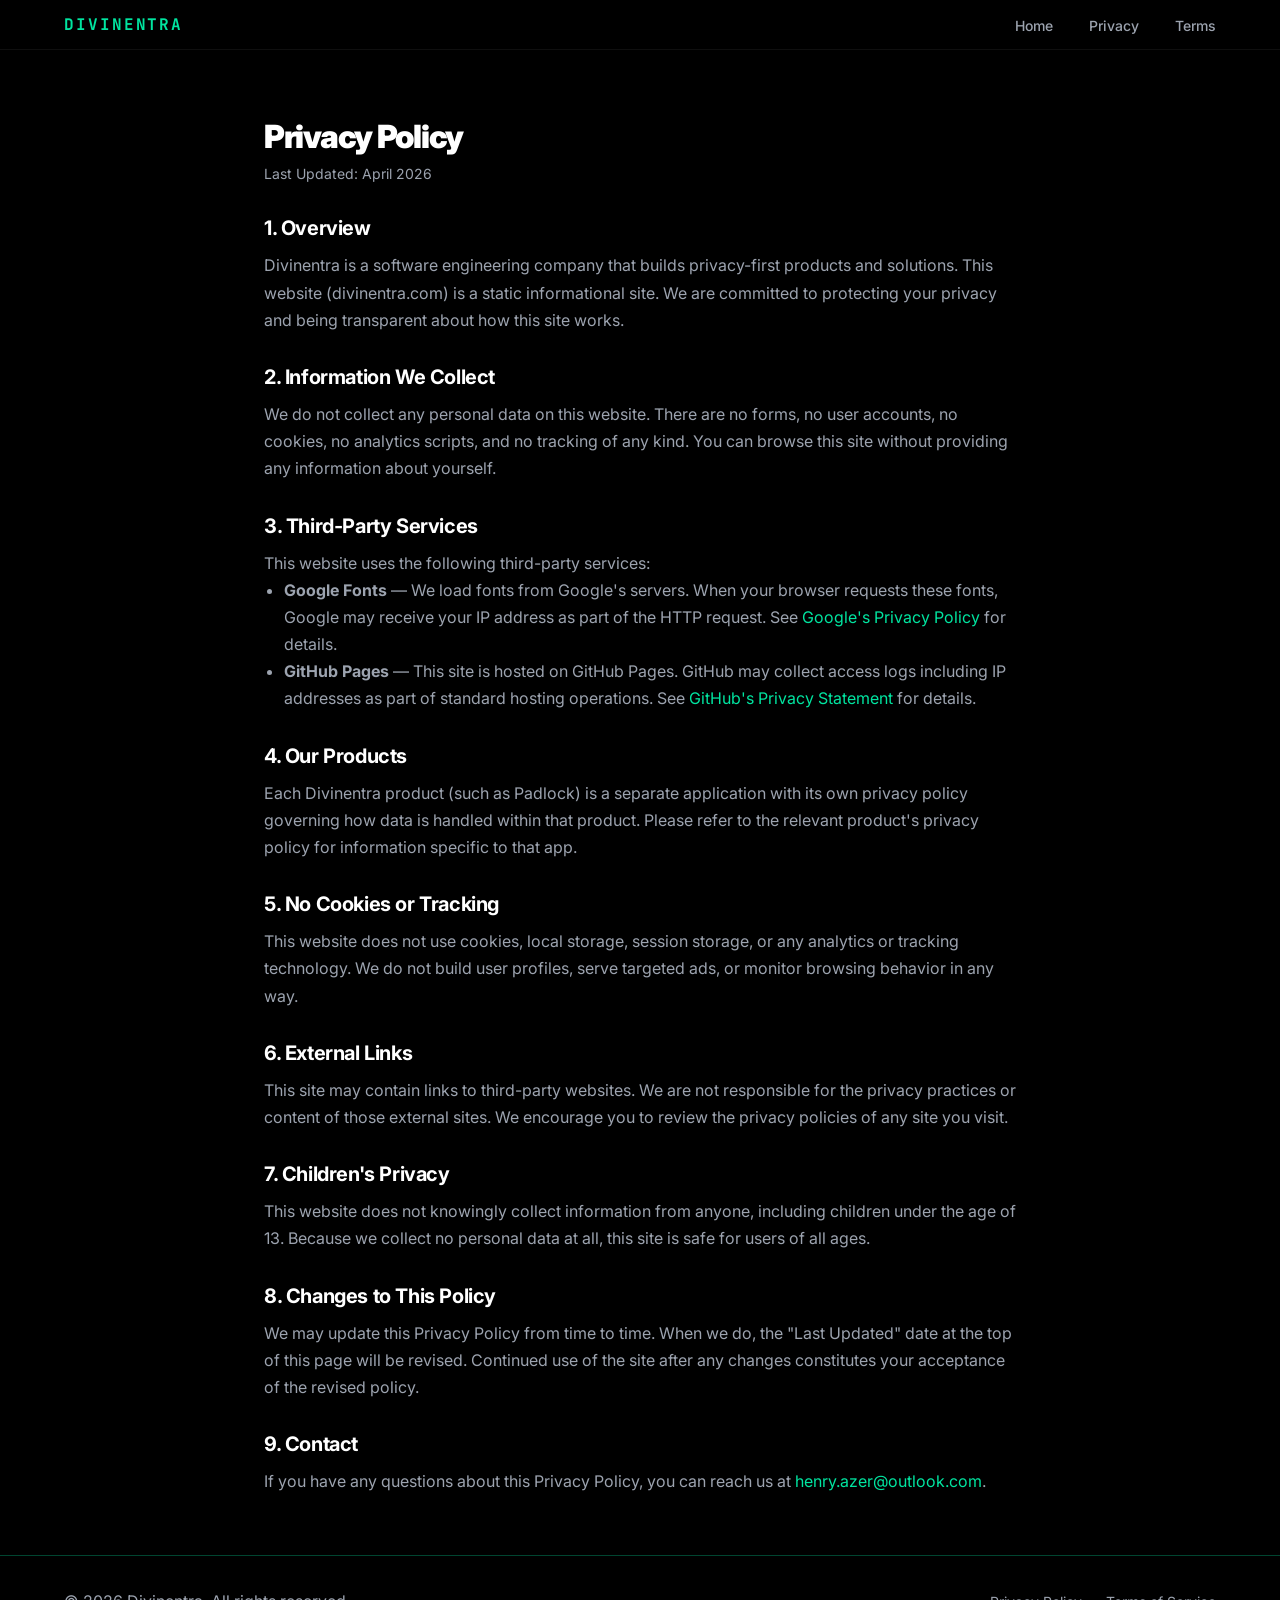
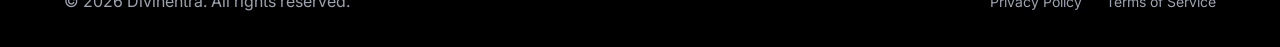
==== privacy-policy.html @ ce151ff9 "feat: add privacy policy and terms of service pages Create privacy-policy.html and terms-of-service." ====
<!DOCTYPE html>
<html lang="en">
<head>
  <meta charset="UTF-8" />
  <meta name="viewport" content="width=device-width, initial-scale=1.0" />
  <title>Privacy Policy &mdash; Divinentra</title>
  <meta name="description" content="Privacy Policy for Divinentra — we don't collect personal data on this site." />

  <!-- Favicon -->
  <link rel="icon" type="image/svg+xml" href="data:image/svg+xml,<svg xmlns='http://www.w3.org/2000/svg' viewBox='0 0 32 32'><rect width='32' height='32' rx='6' fill='%2300E5A0'/><text x='16' y='22' font-family='monospace' font-size='18' font-weight='900' text-anchor='middle' fill='black'>D</text></svg>" />
  <link rel="apple-touch-icon" href="data:image/svg+xml,<svg xmlns='http://www.w3.org/2000/svg' viewBox='0 0 32 32'><rect width='32' height='32' rx='6' fill='%2300E5A0'/><text x='16' y='22' font-family='monospace' font-size='18' font-weight='900' text-anchor='middle' fill='black'>D</text></svg>" />

  <!-- Google Fonts -->
  <link rel="preconnect" href="https://fonts.googleapis.com" />
  <link rel="preconnect" href="https://fonts.gstatic.com" crossorigin />
  <link href="https://fonts.googleapis.com/css2?family=Inter:wght@400;500;700;800;900&family=JetBrains+Mono:wght@400&display=swap" rel="stylesheet" />

  <!-- Stylesheet -->
  <link rel="stylesheet" href="css/styles.css" />
</head>
<body>

  <!-- Navigation -->
  <nav class="nav nav--scrolled" id="nav">
    <div class="nav__inner container">
      <a href="index.html" class="nav__brand">DIVINENTRA</a>
      <ul class="nav__links">
        <li><a href="index.html" class="nav__link">Home</a></li>
        <li><a href="privacy-policy.html" class="nav__link nav__link--active">Privacy</a></li>
        <li><a href="terms-of-service.html" class="nav__link">Terms</a></li>
      </ul>
      <button class="nav__toggle" id="nav-toggle-legal" aria-label="Toggle navigation">
        <span></span>
        <span></span>
        <span></span>
      </button>
    </div>
  </nav>

  <!-- Main Content -->
  <main>
    <div class="container--narrow">
      <div class="policy-content">
        <h1>Privacy Policy</h1>
        <p class="policy-content__date">Last Updated: April 2026</p>

        <h2>1. Overview</h2>
        <p>Divinentra is a software engineering company that builds privacy-first products and solutions. This website (divinentra.com) is a static informational site. We are committed to protecting your privacy and being transparent about how this site works.</p>

        <h2>2. Information We Collect</h2>
        <p>We do not collect any personal data on this website. There are no forms, no user accounts, no cookies, no analytics scripts, and no tracking of any kind. You can browse this site without providing any information about yourself.</p>

        <h2>3. Third-Party Services</h2>
        <p>This website uses the following third-party services:</p>
        <ul>
          <li><strong>Google Fonts</strong> — We load fonts from Google's servers. When your browser requests these fonts, Google may receive your IP address as part of the HTTP request. See <a href="https://policies.google.com/privacy" target="_blank" rel="noopener noreferrer">Google's Privacy Policy</a> for details.</li>
          <li><strong>GitHub Pages</strong> — This site is hosted on GitHub Pages. GitHub may collect access logs including IP addresses as part of standard hosting operations. See <a href="https://docs.github.com/en/site-policy/privacy-policies/github-general-privacy-statement" target="_blank" rel="noopener noreferrer">GitHub's Privacy Statement</a> for details.</li>
        </ul>

        <h2>4. Our Products</h2>
        <p>Each Divinentra product (such as Padlock) is a separate application with its own privacy policy governing how data is handled within that product. Please refer to the relevant product's privacy policy for information specific to that app.</p>

        <h2>5. No Cookies or Tracking</h2>
        <p>This website does not use cookies, local storage, session storage, or any analytics or tracking technology. We do not build user profiles, serve targeted ads, or monitor browsing behavior in any way.</p>

        <h2>6. External Links</h2>
        <p>This site may contain links to third-party websites. We are not responsible for the privacy practices or content of those external sites. We encourage you to review the privacy policies of any site you visit.</p>

        <h2>7. Children's Privacy</h2>
        <p>This website does not knowingly collect information from anyone, including children under the age of 13. Because we collect no personal data at all, this site is safe for users of all ages.</p>

        <h2>8. Changes to This Policy</h2>
        <p>We may update this Privacy Policy from time to time. When we do, the "Last Updated" date at the top of this page will be revised. Continued use of the site after any changes constitutes your acceptance of the revised policy.</p>

        <h2>9. Contact</h2>
        <p>If you have any questions about this Privacy Policy, you can reach us at <a href="mailto:henry.azer@outlook.com">henry.azer@outlook.com</a>.</p>
      </div>
    </div>
  </main>

  <!-- Footer -->
  <footer class="footer">
    <div class="container footer__inner">
      <p class="text-muted">&copy; 2026 Divinentra. All rights reserved.</p>
      <div class="footer__links">
        <a href="privacy-policy.html">Privacy Policy</a>
        <a href="terms-of-service.html">Terms of Service</a>
      </div>
    </div>
  </footer>

  <script>
    (function () {
      var toggle = document.getElementById('nav-toggle-legal');
      var nav = document.getElementById('nav');

      var mobile = document.createElement('div');
      mobile.className = 'nav__mobile';

      var links = [
        { text: 'Home', href: 'index.html' },
        { text: 'Privacy', href: 'privacy-policy.html' },
        { text: 'Terms', href: 'terms-of-service.html' }
      ];

      links.forEach(function (item) {
        var a = document.createElement('a');
        a.href = item.href;
        a.className = 'nav__mobile-link';
        a.textContent = item.text;
        mobile.appendChild(a);
      });

      document.body.appendChild(mobile);

      toggle.addEventListener('click', function () {
        toggle.classList.toggle('nav__toggle--active');
        mobile.classList.toggle('nav__mobile--active');
      });

      mobile.querySelectorAll('.nav__mobile-link').forEach(function (link) {
        link.addEventListener('click', function () {
          toggle.classList.remove('nav__toggle--active');
          mobile.classList.remove('nav__mobile--active');
        });
      });
    })();
  </script>

</body>
</html>
---- css/styles.css ----
/* ============================================================
   DESIGN TOKENS
   ============================================================ */
:root {
  --black: #000000;
  --white: #FFFFFF;
  --accent: #00E5A0;
  --accent-glow: rgba(0, 229, 160, 0.15);
  --accent-border: rgba(0, 229, 160, 0.3);
  --gray-100: #F5F5F5;
  --gray-400: #9CA3AF;
  --gray-800: #1F1F1F;
  --gray-900: #0A0A0A;
  --font-sans: 'Inter', -apple-system, BlinkMacSystemFont, 'Segoe UI', sans-serif;
  --font-mono: 'JetBrains Mono', 'Fira Code', monospace;
  --section-padding: 120px;
  --container-width: 1200px;
  --container-narrow: 800px;
  --ease-out: cubic-bezier(0.25, 0.46, 0.45, 0.94);
  --ease-spring: cubic-bezier(0.34, 1.56, 0.64, 1);
}

/* ============================================================
   RESET
   ============================================================ */
*,
*::before,
*::after {
  box-sizing: border-box;
  margin: 0;
  padding: 0;
}

html {
  scroll-behavior: smooth;
}

body {
  font-family: var(--font-sans);
  color: var(--white);
  background: var(--black);
  overflow-x: hidden;
  -webkit-font-smoothing: antialiased;
  -moz-osx-font-smoothing: grayscale;
}

img,
video {
  max-width: 100%;
  display: block;
}

a {
  color: inherit;
  text-decoration: none;
}

ul,
ol {
  list-style: none;
}

button {
  cursor: pointer;
  border: none;
  background: none;
  font-family: inherit;
}

/* ============================================================
   TYPOGRAPHY
   ============================================================ */
.mono-label {
  font-family: var(--font-mono);
  font-size: 0.875rem;
  color: var(--accent);
  letter-spacing: 0.08em;
  text-transform: uppercase;
  margin-bottom: 12px;
  display: block;
}

h1 {
  font-size: 4rem;
  font-weight: 900;
  letter-spacing: -0.04em;
  line-height: 1.05;
}

h2 {
  font-size: 2.5rem;
  font-weight: 700;
  letter-spacing: -0.02em;
  line-height: 1.15;
}

h3 {
  font-size: 1.25rem;
  font-weight: 700;
  letter-spacing: -0.01em;
  line-height: 1.3;
}

p {
  line-height: 1.7;
}

.text-muted {
  color: var(--gray-400);
}

.text-accent {
  color: var(--accent);
}

/* ============================================================
   LAYOUT
   ============================================================ */
.container {
  max-width: var(--container-width);
  margin-left: auto;
  margin-right: auto;
  padding-left: 24px;
  padding-right: 24px;
}

.container--narrow {
  max-width: var(--container-narrow);
  margin-left: auto;
  margin-right: auto;
  padding-left: 24px;
  padding-right: 24px;
}

.section {
  padding: var(--section-padding) 0;
  position: relative;
}

.section--dark {
  background: var(--gray-900);
}

.section-header {
  text-align: center;
  margin-bottom: 64px;
}

.section-header p {
  margin-top: 16px;
  font-size: 1.125rem;
  color: var(--gray-400);
  max-width: 560px;
  margin-left: auto;
  margin-right: auto;
}

/* ============================================================
   CANVAS PARTICLES
   ============================================================ */
#particles {
  position: fixed;
  top: 0;
  left: 0;
  width: 100%;
  height: 100%;
  pointer-events: none;
  z-index: 0;
  opacity: 0.5;
}

/* ============================================================
   NAVIGATION
   ============================================================ */
.nav {
  position: fixed;
  top: 0;
  left: 0;
  right: 0;
  z-index: 100;
  padding: 20px 0;
  transition: background 0.3s var(--ease-out), padding 0.3s var(--ease-out),
    backdrop-filter 0.3s var(--ease-out);
}

.nav.scrolled,
.nav--scrolled {
  background: rgba(0, 0, 0, 0.85);
  backdrop-filter: blur(12px);
  -webkit-backdrop-filter: blur(12px);
  padding: 14px 0;
  border-bottom: 1px solid rgba(255, 255, 255, 0.06);
}

.nav__link--active {
  color: var(--white);
}

.nav__link--active::after {
  transform: scaleX(1);
}

.nav__inner {
  display: flex;
  align-items: center;
  justify-content: space-between;
}

.nav__brand {
  font-family: var(--font-mono);
  font-size: 1rem;
  font-weight: 700;
  color: var(--accent);
  letter-spacing: 0.12em;
  text-decoration: none;
  transition: opacity 0.2s;
}

.nav__brand:hover {
  opacity: 0.8;
}

.nav__links {
  display: flex;
  align-items: center;
  gap: 36px;
}

.nav__link {
  font-size: 0.875rem;
  font-weight: 500;
  color: var(--gray-400);
  text-decoration: none;
  transition: color 0.2s;
  position: relative;
}

.nav__link::after {
  content: '';
  position: absolute;
  bottom: -4px;
  left: 0;
  right: 0;
  height: 1px;
  background: var(--accent);
  transform: scaleX(0);
  transform-origin: left;
  transition: transform 0.25s var(--ease-out);
}

.nav__link:hover {
  color: var(--white);
}

.nav__link:hover::after {
  transform: scaleX(1);
}

.nav__toggle {
  display: none;
  flex-direction: column;
  gap: 5px;
  padding: 4px;
  z-index: 101;
}

.nav__toggle span {
  display: block;
  width: 24px;
  height: 2px;
  background: var(--white);
  border-radius: 2px;
  transition: transform 0.3s var(--ease-out), opacity 0.3s;
}

.nav__toggle--active span:nth-child(1) {
  transform: translateY(7px) rotate(45deg);
}

.nav__toggle--active span:nth-child(2) {
  opacity: 0;
}

.nav__toggle--active span:nth-child(3) {
  transform: translateY(-7px) rotate(-45deg);
}

/* ============================================================
   MOBILE NAV OVERLAY
   ============================================================ */
.nav__mobile {
  position: fixed;
  inset: 0;
  background: rgba(0, 0, 0, 0.97);
  backdrop-filter: blur(16px);
  -webkit-backdrop-filter: blur(16px);
  z-index: 99;
  display: flex;
  flex-direction: column;
  align-items: center;
  justify-content: center;
  gap: 32px;
  opacity: 0;
  pointer-events: none;
  transition: opacity 0.3s var(--ease-out);
}

.nav__mobile--active {
  opacity: 1;
  visibility: visible;
  pointer-events: all;
}

.nav__mobile--active .nav__mobile-link {
  opacity: 1;
  transform: translateY(0);
}

/* Stagger mobile links */
.nav__mobile--active .nav__mobile-link:nth-child(1) { transition-delay: 0.05s; }
.nav__mobile--active .nav__mobile-link:nth-child(2) { transition-delay: 0.1s; }
.nav__mobile--active .nav__mobile-link:nth-child(3) { transition-delay: 0.15s; }
.nav__mobile--active .nav__mobile-link:nth-child(4) { transition-delay: 0.2s; }
.nav__mobile--active .nav__mobile-link:nth-child(5) { transition-delay: 0.25s; }

.nav__mobile-link {
  font-size: 2rem;
  font-weight: 700;
  color: var(--white);
  text-decoration: none;
  transition: color 0.2s;
}

.nav__mobile-link:hover {
  color: var(--accent);
}

/* ============================================================
   BUTTONS
   ============================================================ */
.btn {
  display: inline-flex;
  align-items: center;
  gap: 8px;
  padding: 14px 28px;
  font-size: 0.9375rem;
  font-weight: 600;
  border-radius: 8px;
  text-decoration: none;
  transition: transform 0.2s var(--ease-spring), box-shadow 0.2s var(--ease-out),
    background 0.2s, color 0.2s, border-color 0.2s;
  cursor: pointer;
  border: 2px solid transparent;
  position: relative;
  overflow: hidden;
}

.btn--primary {
  background: var(--accent);
  color: var(--black);
  border-color: var(--accent);
}

.btn--primary:hover {
  background: transparent;
  color: var(--accent);
  box-shadow: 0 0 24px var(--accent-glow), 0 0 48px var(--accent-glow);
  transform: translateY(-2px);
}

.btn--ghost {
  background: transparent;
  color: var(--white);
  border-color: rgba(255, 255, 255, 0.2);
}

.btn--ghost:hover {
  border-color: var(--accent);
  color: var(--accent);
  transform: translateY(-2px);
}

.btn--large {
  padding: 18px 40px;
  font-size: 1.0625rem;
}

/* ============================================================
   HERO
   ============================================================ */
.hero {
  min-height: 100vh;
  display: flex;
  align-items: center;
  justify-content: center;
  text-align: center;
  position: relative;
  z-index: 1;
  padding: 120px 24px 80px;
}

.hero__content {
  max-width: 860px;
  margin: 0 auto;
}

.hero__label {
  margin-bottom: 20px;
}

.hero__heading {
  margin-bottom: 24px;
  min-height: 1.05em;
}

.hero__heading .cursor {
  display: inline-block;
  width: 3px;
  height: 0.85em;
  background: var(--accent);
  margin-left: 4px;
  vertical-align: text-bottom;
  animation: blink 1s step-end infinite;
}

@keyframes blink {
  0%, 100% { opacity: 1; }
  50% { opacity: 0; }
}

.hero__subtitle {
  font-size: 1.25rem;
  line-height: 1.65;
  color: var(--gray-400);
  max-width: 600px;
  margin: 0 auto 40px;
}

.hero__ctas {
  display: flex;
  align-items: center;
  justify-content: center;
  gap: 16px;
  flex-wrap: wrap;
}

.hero__scroll-indicator {
  position: absolute;
  bottom: 36px;
  left: 50%;
  transform: translateX(-50%);
  color: var(--gray-400);
  animation: bounce 2s ease-in-out infinite;
  cursor: pointer;
  transition: color 0.2s;
}

.hero__scroll-indicator:hover {
  color: var(--accent);
}

@keyframes bounce {
  0%, 100% { transform: translateX(-50%) translateY(0); }
  50% { transform: translateX(-50%) translateY(8px); }
}

/* ============================================================
   ABOUT
   ============================================================ */
.about {
  display: grid;
  grid-template-columns: 1fr 1fr;
  gap: 80px;
  align-items: center;
}

.about__text h2 {
  margin-bottom: 28px;
}

.about__text p {
  color: var(--gray-400);
  margin-bottom: 16px;
  font-size: 1.0625rem;
}

.about__text p:last-child {
  margin-bottom: 0;
}

.about__visual {
  display: flex;
  align-items: center;
  justify-content: center;
}

/* ============================================================
   ORBIT RINGS (About visual)
   ============================================================ */
.orbit-rings {
  position: relative;
  width: 320px;
  height: 320px;
}

.orbit-ring {
  position: absolute;
  border-radius: 50%;
  border: 1px solid var(--accent-border);
  top: 50%;
  left: 50%;
  transform: translate(-50%, -50%);
  animation: spin linear infinite;
}

.orbit-ring--1 {
  width: 100px;
  height: 100px;
  background: var(--accent-glow);
  border-color: var(--accent);
  animation-duration: 0s;
  box-shadow: 0 0 30px var(--accent-glow), inset 0 0 30px var(--accent-glow);
}

.orbit-ring--2 {
  width: 200px;
  height: 200px;
  animation-duration: 12s;
  border-color: var(--accent-border);
}

.orbit-ring--3 {
  width: 320px;
  height: 320px;
  animation-duration: 20s;
  animation-direction: reverse;
  border-color: rgba(0, 229, 160, 0.12);
}

@keyframes spin {
  from { transform: translate(-50%, -50%) rotate(0deg); }
  to { transform: translate(-50%, -50%) rotate(360deg); }
}

/* ============================================================
   SERVICES GRID
   ============================================================ */
.services-grid {
  display: grid;
  grid-template-columns: repeat(3, 1fr);
  gap: 24px;
}

.card {
  background: var(--gray-900);
  border: 1px solid rgba(255, 255, 255, 0.07);
  border-radius: 16px;
  padding: 40px 32px;
  transition: border-color 0.3s, box-shadow 0.3s, transform 0.3s var(--ease-out);
  position: relative;
  overflow: hidden;
}

.card::before {
  content: '';
  position: absolute;
  inset: 0;
  background: radial-gradient(circle at 50% 0%, var(--accent-glow), transparent 60%);
  opacity: 0;
  transition: opacity 0.3s;
  border-radius: 16px;
}

.card:hover {
  border-color: var(--accent-border);
  box-shadow: 0 8px 40px rgba(0, 229, 160, 0.08);
}

.card:hover::before {
  opacity: 1;
}

.card__icon {
  margin-bottom: 24px;
  position: relative;
  z-index: 1;
}

.card__title {
  margin-bottom: 12px;
  position: relative;
  z-index: 1;
}

.card__desc {
  color: var(--gray-400);
  font-size: 0.9375rem;
  line-height: 1.65;
  margin-bottom: 24px;
  position: relative;
  z-index: 1;
}

.card__tags {
  display: flex;
  flex-wrap: wrap;
  gap: 8px;
  position: relative;
  z-index: 1;
}

.tag {
  font-family: var(--font-mono);
  font-size: 0.75rem;
  color: var(--accent);
  background: var(--accent-glow);
  border: 1px solid var(--accent-border);
  border-radius: 4px;
  padding: 4px 10px;
  letter-spacing: 0.03em;
}

/* ============================================================
   PRODUCTS
   ============================================================ */
.product-row {
  display: grid;
  grid-template-columns: 1fr 1fr;
  gap: 80px;
  align-items: center;
}

.phone-mockup {
  background: var(--gray-900);
  border: 1px solid rgba(255, 255, 255, 0.08);
  border-radius: 32px;
  overflow: hidden;
  box-shadow: 0 32px 80px rgba(0, 0, 0, 0.6), 0 0 0 1px rgba(255, 255, 255, 0.04);
  max-width: 300px;
  margin: 0 auto;
  transition: transform 0.4s var(--ease-out), box-shadow 0.4s var(--ease-out);
}

.phone-mockup:hover {
  transform: translateY(-8px) scale(1.01);
  box-shadow: 0 48px 100px rgba(0, 0, 0, 0.7), 0 0 40px var(--accent-glow);
}

.phone-mockup img {
  width: 100%;
  height: auto;
  display: block;
}

.product-row__text .mono-label {
  margin-bottom: 16px;
}

.product-title-row {
  display: flex;
  align-items: center;
  gap: 12px;
  margin-bottom: 16px;
}

.pill {
  font-family: var(--font-mono);
  font-size: 0.6875rem;
  font-weight: 500;
  color: var(--accent);
  background: var(--accent-glow);
  border: 1px solid var(--accent-border);
  border-radius: 100px;
  padding: 3px 10px;
  letter-spacing: 0.04em;
  text-transform: uppercase;
  white-space: nowrap;
}

.product-row__text p {
  color: var(--gray-400);
  font-size: 1.0625rem;
  line-height: 1.7;
  margin-bottom: 24px;
}

.tech-pills {
  display: flex;
  flex-wrap: wrap;
  gap: 8px;
  margin-bottom: 28px;
}

.tech-pills span {
  font-family: var(--font-mono);
  font-size: 0.8125rem;
  color: var(--gray-400);
  background: rgba(255, 255, 255, 0.04);
  border: 1px solid rgba(255, 255, 255, 0.08);
  border-radius: 6px;
  padding: 6px 14px;
}

.link-arrow {
  display: inline-flex;
  align-items: center;
  gap: 6px;
  font-size: 0.9375rem;
  font-weight: 600;
  color: var(--accent);
  text-decoration: none;
  transition: gap 0.2s var(--ease-spring), opacity 0.2s;
}

.link-arrow:hover {
  gap: 12px;
  opacity: 0.85;
}

/* ============================================================
   EXPERTISE — ORBIT CONSTELLATION
   ============================================================ */
.orbit-constellation {
  position: relative;
  width: 480px;
  height: 480px;
  margin: 0 auto 64px;
}

.orbit-center {
  position: absolute;
  top: 50%;
  left: 50%;
  transform: translate(-50%, -50%);
  font-family: var(--font-mono);
  font-size: 0.75rem;
  font-weight: 700;
  color: var(--accent);
  letter-spacing: 0.1em;
  text-align: center;
  width: 80px;
  height: 80px;
  display: flex;
  align-items: center;
  justify-content: center;
  background: var(--accent-glow);
  border: 1px solid var(--accent);
  border-radius: 50%;
  box-shadow: 0 0 30px var(--accent-glow);
  z-index: 5;
}

.orbit {
  position: absolute;
  top: 50%;
  left: 50%;
  border-radius: 50%;
  border: 1px dashed rgba(0, 229, 160, 0.2);
  animation: orbit-spin linear infinite;
}

.orbit--inner {
  width: 180px;
  height: 180px;
  margin-top: -90px;
  margin-left: -90px;
  animation-duration: 20s;
}

.orbit--middle {
  width: 300px;
  height: 300px;
  margin-top: -150px;
  margin-left: -150px;
  animation-duration: 35s;
  animation-direction: reverse;
}

.orbit--outer {
  width: 420px;
  height: 420px;
  margin-top: -210px;
  margin-left: -210px;
  animation-duration: 50s;
}

@keyframes orbit-spin {
  from { transform: rotate(0deg); }
  to { transform: rotate(360deg); }
}

.orbit-node {
  position: absolute;
  top: -16px;
  left: 50%;
  transform: translateX(-50%);
  font-family: var(--font-mono);
  font-size: 0.6875rem;
  font-weight: 600;
  color: var(--white);
  background: var(--gray-800);
  border: 1px solid rgba(255, 255, 255, 0.1);
  border-radius: 6px;
  padding: 5px 10px;
  white-space: nowrap;
  cursor: default;
  transition: background 0.2s, border-color 0.2s, color 0.2s;
  /* Counter-rotate to keep text upright */
  animation: counter-spin linear infinite;
}

.orbit--inner .orbit-node { animation-duration: 20s; }
.orbit--middle .orbit-node { animation-duration: 35s; animation-direction: reverse; }
.orbit--outer .orbit-node { animation-duration: 50s; }

@keyframes counter-spin {
  from { transform: translateX(-50%) rotate(0deg); }
  to { transform: translateX(-50%) rotate(-360deg); }
}

.orbit--middle .orbit-node {
  animation-direction: normal;
}

.orbit--outer .orbit-node {
  animation-direction: reverse;
}

.orbit-node:hover {
  background: var(--accent-glow);
  border-color: var(--accent);
  color: var(--accent);
}

/* Distribute nodes around orbits */
.orbit-node:nth-child(1) { transform-origin: 50% calc(90px + 16px); top: -16px; left: calc(50% - 0px); }
.orbit--inner .orbit-node:nth-child(2) { transform: translateX(-50%) rotate(90deg); top: calc(50% - 16px); left: calc(100% - 0px); }
.orbit--inner .orbit-node:nth-child(3) { transform: translateX(-50%) rotate(180deg); bottom: -16px; top: auto; left: 50%; }
.orbit--inner .orbit-node:nth-child(4) { transform: translateX(-50%) rotate(270deg); top: calc(50% - 16px); left: 0; }

/* Tech grid (mobile fallback) */
.tech-grid {
  display: none;
  grid-template-columns: repeat(4, 1fr);
  gap: 12px;
  margin-bottom: 64px;
}

.tech-badge {
  font-family: var(--font-mono);
  font-size: 0.8125rem;
  color: var(--gray-400);
  background: rgba(255, 255, 255, 0.04);
  border: 1px solid rgba(255, 255, 255, 0.08);
  border-radius: 8px;
  padding: 10px 14px;
  text-align: center;
  transition: color 0.2s, border-color 0.2s, background 0.2s;
}

.tech-badge:hover {
  color: var(--accent);
  border-color: var(--accent-border);
  background: var(--accent-glow);
}

/* Principles grid */
.principles-grid {
  display: grid;
  grid-template-columns: 1fr 1fr;
  gap: 40px;
  margin-top: 64px;
}

.principles-col h3 {
  margin-bottom: 20px;
  color: var(--white);
}

.principles-col ul {
  display: flex;
  flex-direction: column;
  gap: 12px;
}

.principles-col li {
  display: flex;
  align-items: center;
  gap: 10px;
  font-size: 0.9375rem;
  color: var(--gray-400);
}

.dot {
  width: 6px;
  height: 6px;
  border-radius: 50%;
  background: var(--accent);
  flex-shrink: 0;
}

/* ============================================================
   CONTACT
   ============================================================ */
.contact {
  text-align: center;
  max-width: 640px;
  margin: 0 auto;
}

.contact .mono-label {
  margin-bottom: 16px;
}

.contact h2 {
  margin-bottom: 20px;
}

.contact > p {
  color: var(--gray-400);
  font-size: 1.125rem;
  margin-bottom: 40px;
  line-height: 1.7;
}

.social-row {
  display: flex;
  align-items: center;
  justify-content: center;
  gap: 24px;
  margin-top: 36px;
}

.social-icon {
  color: var(--gray-400);
  transition: color 0.2s, transform 0.2s var(--ease-spring);
  display: flex;
  align-items: center;
  justify-content: center;
}

.social-icon:hover {
  color: var(--accent);
  transform: translateY(-3px);
}

/* ============================================================
   FOOTER
   ============================================================ */
.footer {
  border-top: 1px solid var(--accent-border);
  padding: 32px 0;
}

.footer__inner {
  display: flex;
  align-items: center;
  justify-content: space-between;
  gap: 24px;
  flex-wrap: wrap;
}

.footer__copy {
  font-size: 0.875rem;
  color: var(--gray-400);
}

.footer__links {
  display: flex;
  gap: 24px;
}

.footer__links a {
  font-size: 0.875rem;
  color: var(--gray-400);
  text-decoration: none;
  transition: color 0.2s;
}

.footer__links a:hover {
  color: var(--white);
}

/* ============================================================
   SCROLL REVEAL ANIMATIONS
   ============================================================ */
.reveal {
  opacity: 0;
  transition: opacity 0.7s var(--ease-out), transform 0.7s var(--ease-out);
}

.reveal--left {
  transform: translateX(-40px);
}

.reveal--right {
  transform: translateX(40px);
}

.reveal--up {
  transform: translateY(40px);
}

.reveal--scale {
  transform: scale(0.92);
}

.revealed {
  opacity: 1;
  transform: translateY(0) translateX(0) scale(1);
}

/* Stagger children */
.reveal--stagger .reveal:nth-child(1) { transition-delay: 0s; }
.reveal--stagger .reveal:nth-child(2) { transition-delay: 0.1s; }
.reveal--stagger .reveal:nth-child(3) { transition-delay: 0.2s; }
.reveal--stagger .reveal:nth-child(4) { transition-delay: 0.3s; }
.reveal--stagger .reveal:nth-child(5) { transition-delay: 0.4s; }
.reveal--stagger .reveal:nth-child(6) { transition-delay: 0.5s; }

/* ============================================================
   TOOLTIP
   ============================================================ */
[data-tooltip] {
  position: relative;
}

[data-tooltip]::after {
  content: attr(data-tooltip);
  position: absolute;
  bottom: calc(100% + 8px);
  left: 50%;
  transform: translateX(-50%) translateY(4px);
  background: var(--gray-800);
  color: var(--white);
  font-size: 0.75rem;
  font-family: var(--font-mono);
  padding: 5px 10px;
  border-radius: 6px;
  white-space: nowrap;
  opacity: 0;
  pointer-events: none;
  transition: opacity 0.2s, transform 0.2s;
  border: 1px solid rgba(255, 255, 255, 0.08);
  z-index: 10;
}

[data-tooltip]:hover::after {
  opacity: 1;
  transform: translateX(-50%) translateY(0);
}

/* ============================================================
   MAGNETIC BUTTON EFFECT (applied via JS)
   ============================================================ */
.magnetic {
  transition: transform 0.3s var(--ease-out);
}

/* ============================================================
   TILT CARD EFFECT (applied via JS)
   ============================================================ */
[data-tilt] {
  transform-style: preserve-3d;
  will-change: transform;
}

/* ============================================================
   RESPONSIVE — TABLET (max-width: 1023px)
   ============================================================ */
@media (max-width: 1023px) {
  :root {
    --section-padding: 80px;
  }

  h1 {
    font-size: 2.75rem;
  }

  h2 {
    font-size: 2rem;
  }

  .nav__links {
    display: none;
  }

  .nav__toggle {
    display: flex;
  }

  .about {
    grid-template-columns: 1fr;
    gap: 48px;
  }

  .about__visual {
    order: -1;
  }

  .services-grid {
    grid-template-columns: 1fr;
    max-width: 520px;
    margin: 0 auto;
  }

  .product-row {
    grid-template-columns: 1fr;
    gap: 48px;
    text-align: center;
  }

  .product-row__image {
    order: -1;
  }

  .product-title-row {
    justify-content: center;
  }

  .tech-pills {
    justify-content: center;
  }

  .orbit-constellation {
    display: none;
  }

  .tech-grid {
    display: grid;
  }

  .principles-grid {
    grid-template-columns: 1fr;
    gap: 32px;
  }
}

/* ============================================================
   RESPONSIVE — MOBILE (max-width: 767px)
   ============================================================ */
@media (max-width: 767px) {
  :root {
    --section-padding: 60px;
  }

  h1 {
    font-size: 2.25rem;
  }

  h2 {
    font-size: 1.75rem;
  }

  .container,
  .container--narrow {
    padding-left: 16px;
    padding-right: 16px;
  }

  .hero__subtitle {
    font-size: 1.0625rem;
  }

  .hero__ctas {
    flex-direction: column;
    align-items: stretch;
  }

  .hero__ctas .btn {
    justify-content: center;
  }

  .tech-grid {
    grid-template-columns: repeat(3, 1fr);
  }

  .footer__inner {
    flex-direction: column;
    text-align: center;
  }

  .orbit-rings {
    width: 220px;
    height: 220px;
  }

  .orbit-ring--2 {
    width: 140px;
    height: 140px;
  }

  .orbit-ring--3 {
    width: 220px;
    height: 220px;
  }
}

/* ============================================================
   POLICY PAGES (privacy-policy, terms-of-service)
   ============================================================ */
.policy-content {
  padding-top: 120px;
  padding-bottom: 60px;
}

.policy-content h1 {
  font-size: 2rem;
  margin-bottom: 8px;
}

.policy-content h2 {
  font-size: 1.25rem;
  margin-top: 32px;
  margin-bottom: 12px;
}

.policy-content p,
.policy-content li {
  color: var(--gray-400);
  line-height: 1.7;
}

.policy-content ul {
  padding-left: 20px;
  list-style: disc;
}

.policy-content a {
  color: var(--accent);
  text-decoration: none;
  transition: text-decoration 0.2s;
}

.policy-content a:hover {
  text-decoration: underline;
}

.policy-content__date {
  font-size: 0.875rem;
  color: var(--gray-400);
  margin-bottom: 24px;
}
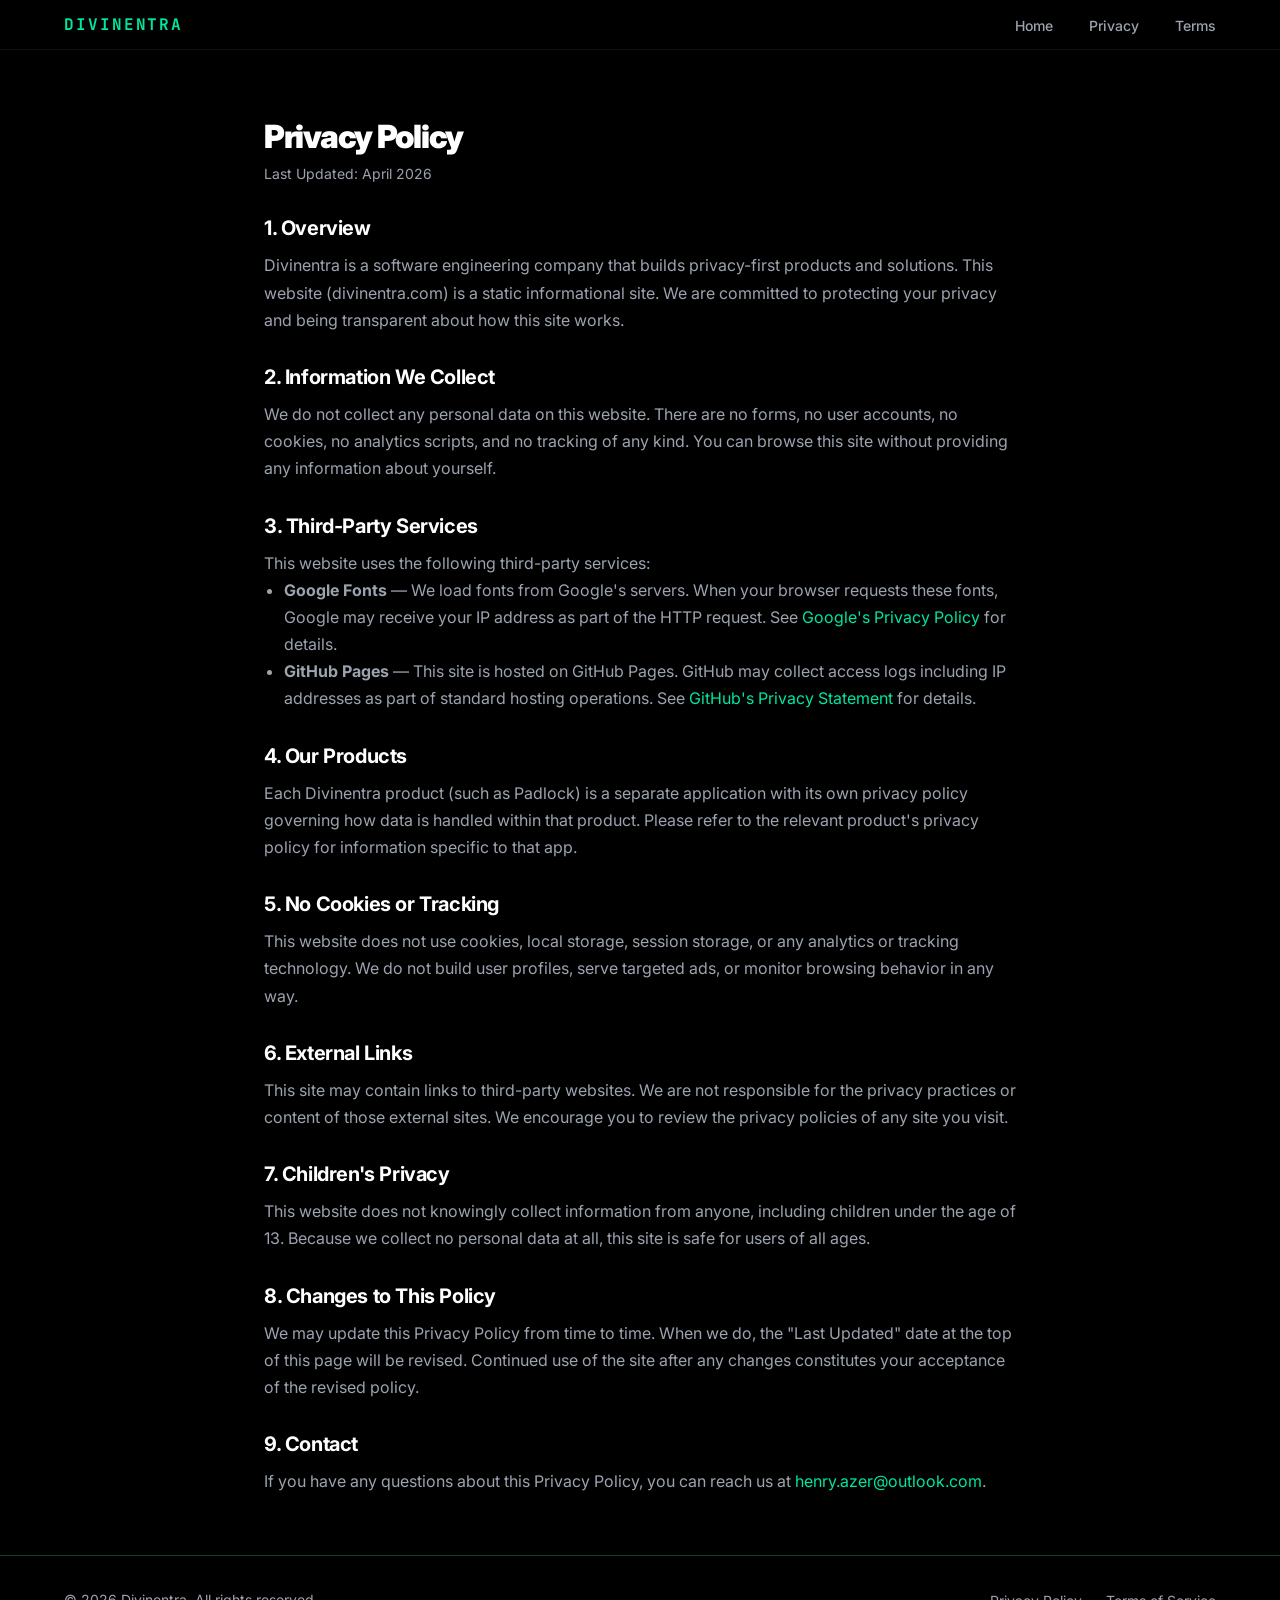
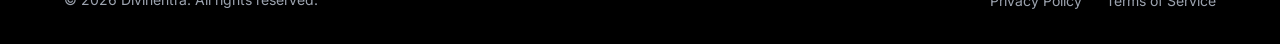
==== commit c19b0936: "fix: resolve all code review issues (critical, important, minor) Critical: - Remove CSS hover transf" ====
--- a/privacy-policy.html
+++ b/privacy-policy.html
@@ -92,7 +92,6 @@
   <script>
     (function () {
       var toggle = document.getElementById('nav-toggle-legal');
-      var nav = document.getElementById('nav');
 
       var mobile = document.createElement('div');
       mobile.className = 'nav__mobile';
@@ -113,16 +112,25 @@
 
       document.body.appendChild(mobile);
 
+      function closeMobileNav() {
+        toggle.classList.remove('nav__toggle--active');
+        mobile.classList.remove('nav__mobile--active');
+        document.body.style.overflow = '';
+      }
+
       toggle.addEventListener('click', function () {
-        toggle.classList.toggle('nav__toggle--active');
-        mobile.classList.toggle('nav__mobile--active');
+        var isOpen = mobile.classList.contains('nav__mobile--active');
+        if (isOpen) {
+          closeMobileNav();
+        } else {
+          toggle.classList.add('nav__toggle--active');
+          mobile.classList.add('nav__mobile--active');
+          document.body.style.overflow = 'hidden';
+        }
       });
 
       mobile.querySelectorAll('.nav__mobile-link').forEach(function (link) {
-        link.addEventListener('click', function () {
-          toggle.classList.remove('nav__toggle--active');
-          mobile.classList.remove('nav__mobile--active');
-        });
+        link.addEventListener('click', closeMobileNav);
       });
     })();
   </script>
--- a/css/styles.css
+++ b/css/styles.css
@@ -33,6 +33,7 @@
 
 html {
   scroll-behavior: smooth;
+  scroll-padding-top: 80px;
 }
 
 body {
@@ -107,10 +108,6 @@
 
 .text-muted {
   color: var(--gray-400);
-}
-
-.text-accent {
-  color: var(--accent);
 }
 
 /* ============================================================
@@ -180,7 +177,7 @@
   z-index: 100;
   padding: 20px 0;
   transition: background 0.3s var(--ease-out), padding 0.3s var(--ease-out),
-    backdrop-filter 0.3s var(--ease-out);
+    backdrop-filter 0.3s var(--ease-out), -webkit-backdrop-filter 0.3s var(--ease-out);
 }
 
 .nav.scrolled,
@@ -301,8 +298,9 @@
   justify-content: center;
   gap: 32px;
   opacity: 0;
+  visibility: hidden;
   pointer-events: none;
-  transition: opacity 0.3s var(--ease-out);
+  transition: opacity 0.3s var(--ease-out), visibility 0.3s var(--ease-out);
 }
 
 .nav__mobile--active {
@@ -328,7 +326,9 @@
   font-weight: 700;
   color: var(--white);
   text-decoration: none;
-  transition: color 0.2s;
+  opacity: 0;
+  transform: translateY(20px);
+  transition: opacity 0.3s var(--ease-out), transform 0.3s var(--ease-out), color 0.2s;
 }
 
 .nav__mobile-link:hover {
@@ -365,7 +365,6 @@
   background: transparent;
   color: var(--accent);
   box-shadow: 0 0 24px var(--accent-glow), 0 0 48px var(--accent-glow);
-  transform: translateY(-2px);
 }
 
 .btn--ghost {
@@ -377,7 +376,6 @@
 .btn--ghost:hover {
   border-color: var(--accent);
   color: var(--accent);
-  transform: translateY(-2px);
 }
 
 .btn--large {
@@ -434,6 +432,12 @@
   color: var(--gray-400);
   max-width: 600px;
   margin: 0 auto 40px;
+  opacity: 0;
+  transition: opacity 0.6s var(--ease-out);
+}
+
+.hero__subtitle--visible {
+  opacity: 1;
 }
 
 .hero__ctas {
@@ -442,6 +446,19 @@
   justify-content: center;
   gap: 16px;
   flex-wrap: wrap;
+  opacity: 0;
+  transform: translateY(20px);
+  transition: opacity 0.6s var(--ease-out), transform 0.6s var(--ease-out);
+}
+
+.hero__ctas--visible {
+  opacity: 1;
+  transform: translateY(0);
+}
+
+.hero__scroll-indicator--hidden {
+  opacity: 0;
+  pointer-events: none;
 }
 
 .hero__scroll-indicator {
@@ -449,6 +466,7 @@
   bottom: 36px;
   left: 50%;
   transform: translateX(-50%);
+  transition: opacity 0.4s var(--ease-out);
   color: var(--gray-400);
   animation: bounce 2s ease-in-out infinite;
   cursor: pointer;
@@ -518,7 +536,7 @@
   height: 100px;
   background: var(--accent-glow);
   border-color: var(--accent);
-  animation-duration: 0s;
+  animation: none;
   box-shadow: 0 0 30px var(--accent-glow), inset 0 0 30px var(--accent-glow);
 }
 
@@ -535,6 +553,11 @@
   animation-duration: 20s;
   animation-direction: reverse;
   border-color: rgba(0, 229, 160, 0.12);
+}
+
+/* Pause rings until in viewport */
+.orbit-rings:not(.orbit-rings--active) .orbit-ring {
+  animation-play-state: paused;
 }
 
 @keyframes spin {
@@ -791,9 +814,6 @@
 
 .orbit-node {
   position: absolute;
-  top: -16px;
-  left: 50%;
-  transform: translateX(-50%);
   font-family: var(--font-mono);
   font-size: 0.6875rem;
   font-weight: 600;
@@ -805,25 +825,6 @@
   white-space: nowrap;
   cursor: default;
   transition: background 0.2s, border-color 0.2s, color 0.2s;
-  /* Counter-rotate to keep text upright */
-  animation: counter-spin linear infinite;
-}
-
-.orbit--inner .orbit-node { animation-duration: 20s; }
-.orbit--middle .orbit-node { animation-duration: 35s; animation-direction: reverse; }
-.orbit--outer .orbit-node { animation-duration: 50s; }
-
-@keyframes counter-spin {
-  from { transform: translateX(-50%) rotate(0deg); }
-  to { transform: translateX(-50%) rotate(-360deg); }
-}
-
-.orbit--middle .orbit-node {
-  animation-direction: normal;
-}
-
-.orbit--outer .orbit-node {
-  animation-direction: reverse;
 }
 
 .orbit-node:hover {
@@ -832,11 +833,24 @@
   color: var(--accent);
 }
 
-/* Distribute nodes around orbits */
-.orbit-node:nth-child(1) { transform-origin: 50% calc(90px + 16px); top: -16px; left: calc(50% - 0px); }
-.orbit--inner .orbit-node:nth-child(2) { transform: translateX(-50%) rotate(90deg); top: calc(50% - 16px); left: calc(100% - 0px); }
-.orbit--inner .orbit-node:nth-child(3) { transform: translateX(-50%) rotate(180deg); bottom: -16px; top: auto; left: 50%; }
-.orbit--inner .orbit-node:nth-child(4) { transform: translateX(-50%) rotate(270deg); top: calc(50% - 16px); left: 0; }
+/* Position 4 nodes at cardinal points of each ring (top, right, bottom, left) */
+/* Inner ring nodes */
+.orbit--inner .orbit-node:nth-child(1) { top: -14px; left: 50%; transform: translateX(-50%); }
+.orbit--inner .orbit-node:nth-child(2) { top: 50%; right: -20px; transform: translateY(-50%); }
+.orbit--inner .orbit-node:nth-child(3) { bottom: -14px; left: 50%; transform: translateX(-50%); }
+.orbit--inner .orbit-node:nth-child(4) { top: 50%; left: -16px; transform: translateY(-50%); }
+
+/* Middle ring nodes */
+.orbit--middle .orbit-node:nth-child(1) { top: -14px; left: 50%; transform: translateX(-50%); }
+.orbit--middle .orbit-node:nth-child(2) { top: 50%; right: -24px; transform: translateY(-50%); }
+.orbit--middle .orbit-node:nth-child(3) { bottom: -14px; left: 50%; transform: translateX(-50%); }
+.orbit--middle .orbit-node:nth-child(4) { top: 50%; left: -16px; transform: translateY(-50%); }
+
+/* Outer ring nodes */
+.orbit--outer .orbit-node:nth-child(1) { top: -14px; left: 50%; transform: translateX(-50%); }
+.orbit--outer .orbit-node:nth-child(2) { top: 50%; right: -30px; transform: translateY(-50%); }
+.orbit--outer .orbit-node:nth-child(3) { bottom: -14px; left: 50%; transform: translateX(-50%); }
+.orbit--outer .orbit-node:nth-child(4) { top: 50%; left: -24px; transform: translateY(-50%); }
 
 /* Tech grid (mobile fallback) */
 .tech-grid {
@@ -960,9 +974,8 @@
   flex-wrap: wrap;
 }
 
-.footer__copy {
+.footer__inner p {
   font-size: 0.875rem;
-  color: var(--gray-400);
 }
 
 .footer__links {
@@ -1229,7 +1242,7 @@
 .policy-content a {
   color: var(--accent);
   text-decoration: none;
-  transition: text-decoration 0.2s;
+  transition: color 0.2s;
 }
 
 .policy-content a:hover {
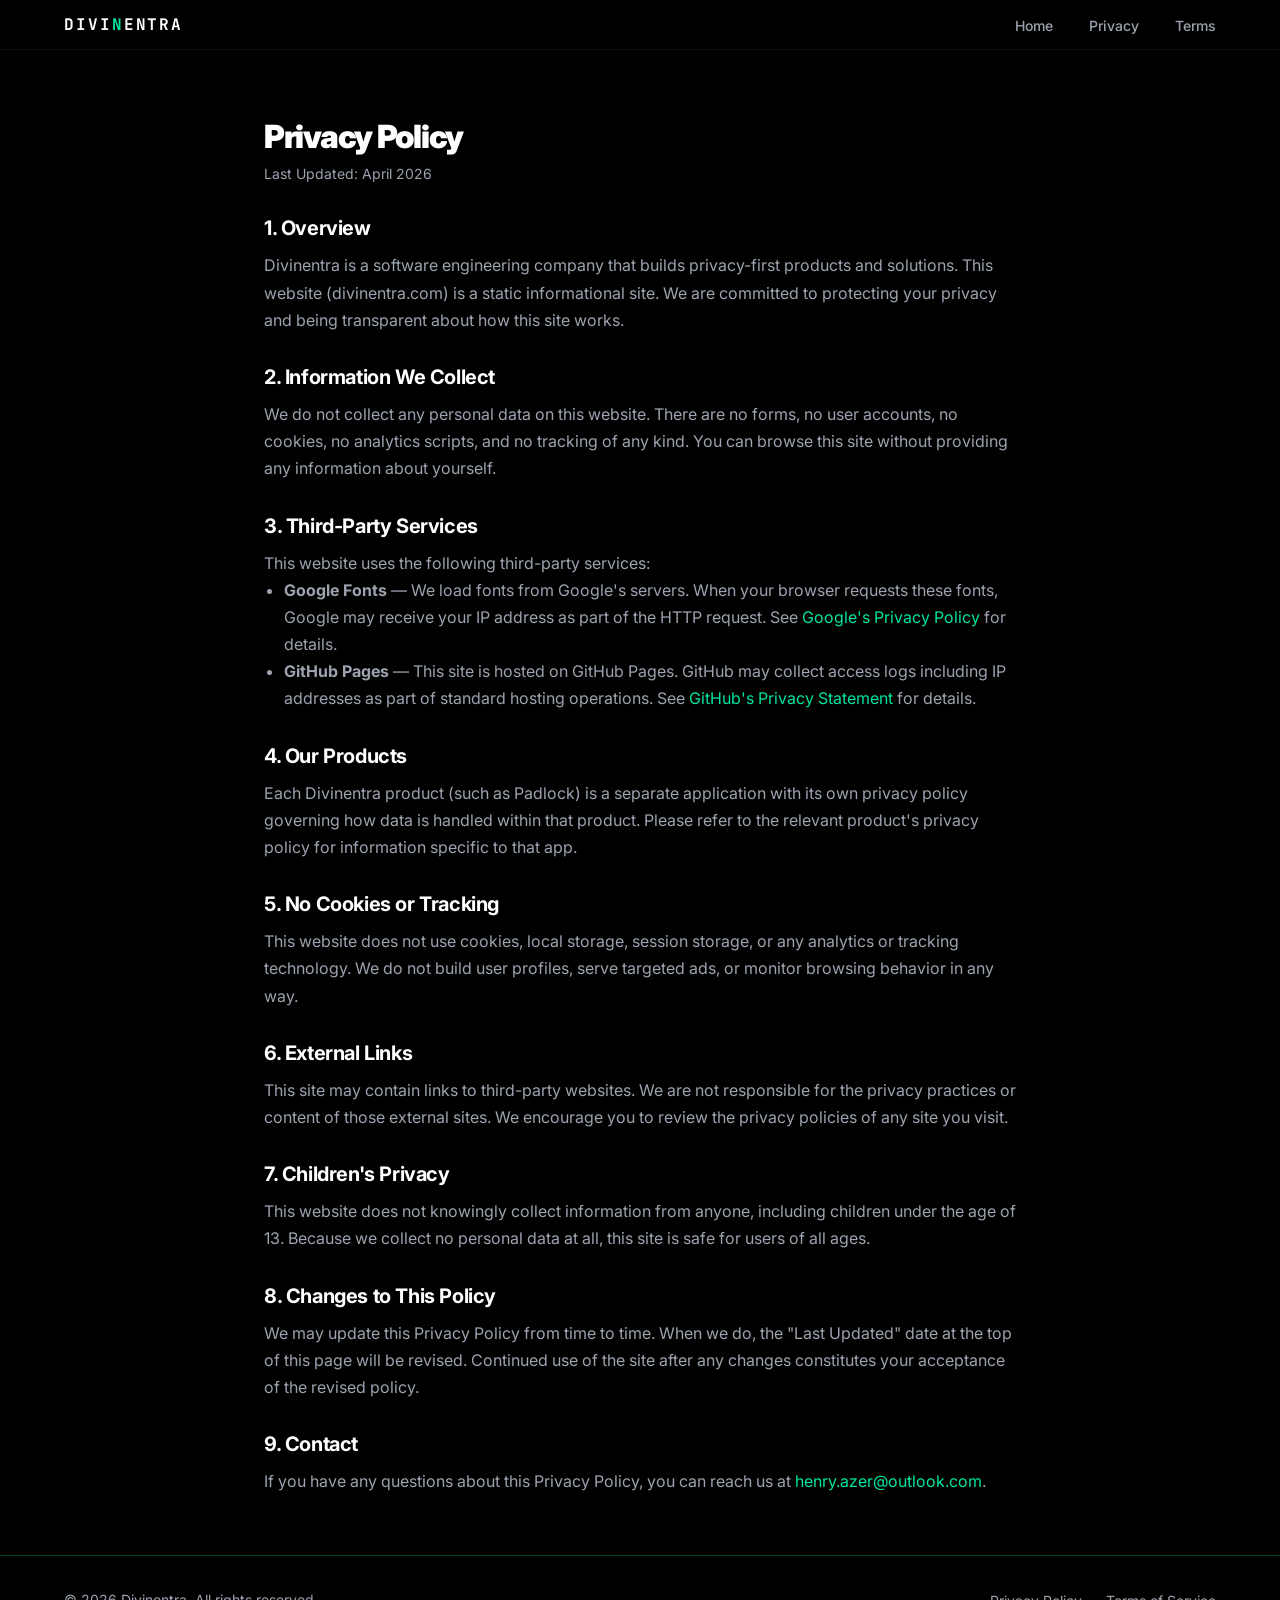
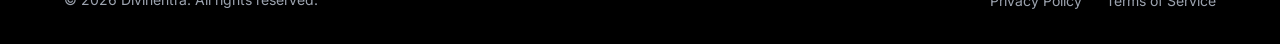
==== commit 58303141: "style: brand wordmark white with neon N accent" ====
--- a/privacy-policy.html
+++ b/privacy-policy.html
@@ -23,7 +23,7 @@
   <!-- Navigation -->
   <nav class="nav nav--scrolled" id="nav">
     <div class="nav__inner container">
-      <a href="index.html" class="nav__brand">DIVINENTRA</a>
+      <a href="index.html" class="nav__brand">DIVI<span class="brand-accent">N</span>ENTRA</a>
       <ul class="nav__links">
         <li><a href="index.html" class="nav__link">Home</a></li>
         <li><a href="privacy-policy.html" class="nav__link nav__link--active">Privacy</a></li>
--- a/css/styles.css
+++ b/css/styles.css
@@ -207,10 +207,14 @@
   font-family: var(--font-mono);
   font-size: 1rem;
   font-weight: 700;
-  color: var(--accent);
+  color: var(--white);
   letter-spacing: 0.12em;
   text-decoration: none;
   transition: opacity 0.2s;
+}
+
+.brand-accent {
+  color: var(--accent);
 }
 
 .nav__brand:hover {
